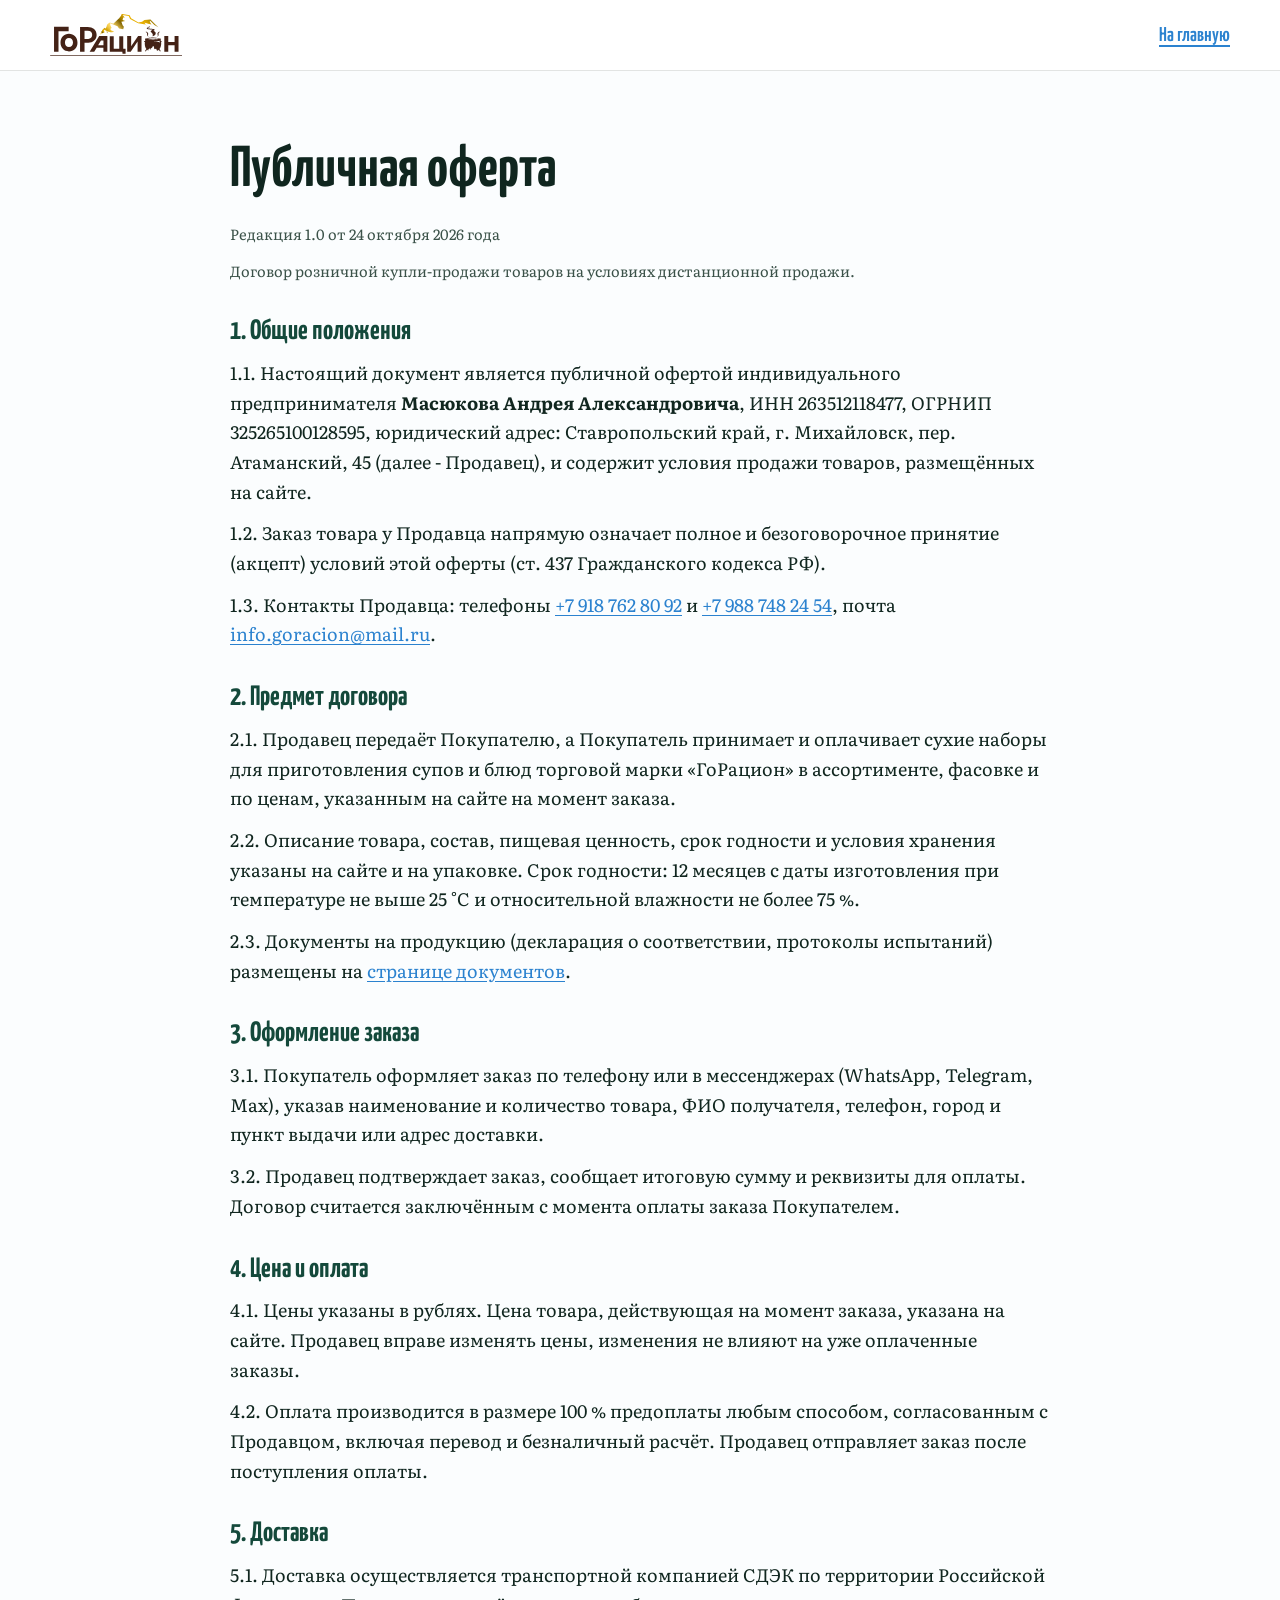
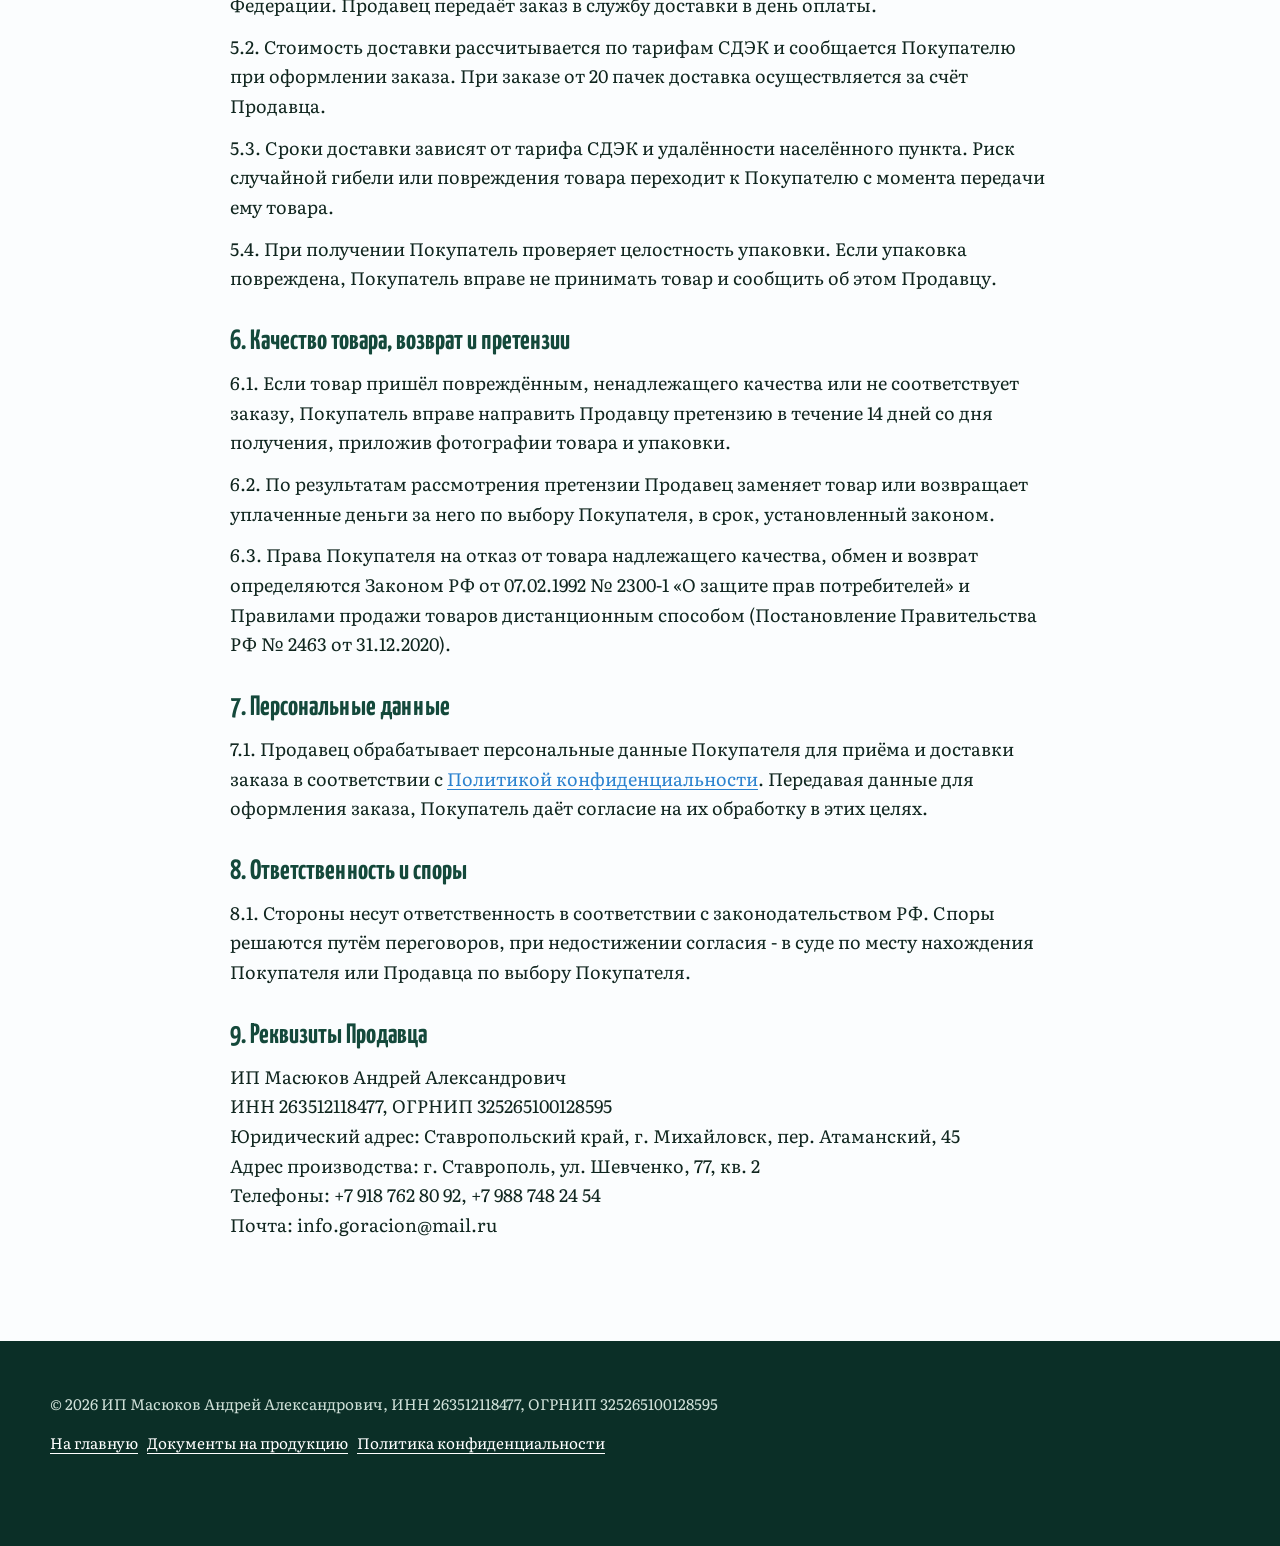
==== assets/oferta/index.html @ 56abb80e "Отзывы с Озона, доставка и оплата, публичная оферта" ====
<!doctype html>
<html lang="ru">
<head>
<meta charset="utf-8">
<meta name="viewport" content="width=device-width, initial-scale=1">
<title>Публичная оферта - ГоРацион</title>
<link rel="icon" type="image/png" href="../logo/logo2.png">
<link rel="preload" as="font" type="font/woff2" href="../fonts/Yanone-cyrillic.woff2" crossorigin>
<link rel="preload" as="font" type="font/woff2" href="../fonts/Literata-cyrillic.woff2" crossorigin>
<link rel="stylesheet" href="../../style.css">
</head>
<body class="doc-page">
<header class="doc-top">
  <div class="wrap doc-top-in">
    <a class="brand" href="../../" aria-label="ГоРацион, на главную"><img src="../logo/logo2-brown.svg" alt="ГоРацион" width="150" height="48"></a>
    <a class="doc-back" href="../../">На главную</a>
  </div>
</header>

<main class="wrap doc">
  <h1 class="h-big">Публичная оферта</h1>
  <p class="doc-date">Редакция 1.0 от 24 октября 2026 года</p>
  <p class="doc-date">Договор розничной купли-продажи товаров на условиях дистанционной продажи.</p>

  <h2>1. Общие положения</h2>
  <p>1.1. Настоящий документ является публичной офертой индивидуального предпринимателя <b>Масюкова Андрея Александровича</b>, ИНН 263512118477, ОГРНИП 325265100128595, юридический адрес: Ставропольский край, г. Михайловск, пер. Атаманский, 45 (далее - Продавец), и содержит условия продажи товаров, размещённых на сайте.</p>
  <p>1.2. Заказ товара у Продавца напрямую означает полное и безоговорочное принятие (акцепт) условий этой оферты (ст. 437 Гражданского кодекса РФ).</p>
  <p>1.3. Контакты Продавца: телефоны <a href="tel:+79187628092">+7 918 762 80 92</a> и <a href="tel:+79887482454">+7 988 748 24 54</a>, почта <a href="mailto:info.goracion@mail.ru">info.goracion@mail.ru</a>.</p>

  <h2>2. Предмет договора</h2>
  <p>2.1. Продавец передаёт Покупателю, а Покупатель принимает и оплачивает сухие наборы для приготовления супов и блюд торговой марки «ГоРацион» в ассортименте, фасовке и по ценам, указанным на сайте на момент заказа.</p>
  <p>2.2. Описание товара, состав, пищевая ценность, срок годности и условия хранения указаны на сайте и на упаковке. Срок годности: 12 месяцев с даты изготовления при температуре не выше 25 °C и относительной влажности не более 75 %.</p>
  <p>2.3. Документы на продукцию (декларация о соответствии, протоколы испытаний) размещены на <a href="../dokumenty/">странице документов</a>.</p>

  <h2>3. Оформление заказа</h2>
  <p>3.1. Покупатель оформляет заказ по телефону или в мессенджерах (WhatsApp, Telegram, Max), указав наименование и количество товара, ФИО получателя, телефон, город и пункт выдачи или адрес доставки.</p>
  <p>3.2. Продавец подтверждает заказ, сообщает итоговую сумму и реквизиты для оплаты. Договор считается заключённым с момента оплаты заказа Покупателем.</p>

  <h2>4. Цена и оплата</h2>
  <p>4.1. Цены указаны в рублях. Цена товара, действующая на момент заказа, указана на сайте. Продавец вправе изменять цены, изменения не влияют на уже оплаченные заказы.</p>
  <p>4.2. Оплата производится в размере 100 % предоплаты любым способом, согласованным с Продавцом, включая перевод и безналичный расчёт. Продавец отправляет заказ после поступления оплаты.</p>

  <h2>5. Доставка</h2>
  <p>5.1. Доставка осуществляется транспортной компанией СДЭК по территории Российской Федерации. Продавец передаёт заказ в службу доставки в день оплаты.</p>
  <p>5.2. Стоимость доставки рассчитывается по тарифам СДЭК и сообщается Покупателю при оформлении заказа. При заказе от 20 пачек доставка осуществляется за счёт Продавца.</p>
  <p>5.3. Сроки доставки зависят от тарифа СДЭК и удалённости населённого пункта. Риск случайной гибели или повреждения товара переходит к Покупателю с момента передачи ему товара.</p>
  <p>5.4. При получении Покупатель проверяет целостность упаковки. Если упаковка повреждена, Покупатель вправе не принимать товар и сообщить об этом Продавцу.</p>

  <h2>6. Качество товара, возврат и претензии</h2>
  <p>6.1. Если товар пришёл повреждённым, ненадлежащего качества или не соответствует заказу, Покупатель вправе направить Продавцу претензию в течение 14 дней со дня получения, приложив фотографии товара и упаковки.</p>
  <p>6.2. По результатам рассмотрения претензии Продавец заменяет товар или возвращает уплаченные деньги за него по выбору Покупателя, в срок, установленный законом.</p>
  <p>6.3. Права Покупателя на отказ от товара надлежащего качества, обмен и возврат определяются Законом РФ от 07.02.1992 № 2300-1 «О защите прав потребителей» и Правилами продажи товаров дистанционным способом (Постановление Правительства РФ № 2463 от 31.12.2020).</p>

  <h2>7. Персональные данные</h2>
  <p>7.1. Продавец обрабатывает персональные данные Покупателя для приёма и доставки заказа в соответствии с <a href="../politika/">Политикой конфиденциальности</a>. Передавая данные для оформления заказа, Покупатель даёт согласие на их обработку в этих целях.</p>

  <h2>8. Ответственность и споры</h2>
  <p>8.1. Стороны несут ответственность в соответствии с законодательством РФ. Споры решаются путём переговоров, при недостижении согласия - в суде по месту нахождения Покупателя или Продавца по выбору Покупателя.</p>

  <h2>9. Реквизиты Продавца</h2>
  <p>ИП Масюков Андрей Александрович<br>ИНН 263512118477, ОГРНИП 325265100128595<br>Юридический адрес: Ставропольский край, г. Михайловск, пер. Атаманский, 45<br>Адрес производства: г. Ставрополь, ул. Шевченко, 77, кв. 2<br>Телефоны: +7 918 762 80 92, +7 988 748 24 54<br>Почта: info.goracion@mail.ru</p>
</main>

<footer class="foot">
  <div class="wrap foot-in">
    <p class="foot-prod">&copy; 2026 ИП Масюков Андрей Александрович, ИНН 263512118477, ОГРНИП 325265100128595</p>
    <p class="foot-prod"><a href="../../">На главную</a> &nbsp; <a href="../dokumenty/">Документы на продукцию</a> &nbsp; <a href="../politika/">Политика конфиденциальности</a></p>
  </div>
</footer>
</body>
</html>
---- style.css ----
@font-face{font-family:'Literata';font-style:normal;font-weight:400 700;font-display:swap;src:url(assets/fonts/Literata-cyrillic.woff2) format('woff2');unicode-range:U+0301, U+0400-045F, U+0490-0491, U+04B0-04B1, U+2116}
@font-face{font-family:'Literata';font-style:normal;font-weight:400 700;font-display:swap;src:url(assets/fonts/Literata-latin.woff2) format('woff2');unicode-range:U+0000-00FF, U+0131, U+0152-0153, U+02BB-02BC, U+02C6, U+02DA, U+02DC, U+0304, U+0308, U+0329, U+2000-206F, U+20AC, U+2122, U+2191, U+2193, U+2212, U+2215, U+FEFF, U+FFFD}
@font-face{font-family:'Yanone Kaffeesatz';font-style:normal;font-weight:400 700;font-display:swap;src:url(assets/fonts/Yanone-cyrillic.woff2) format('woff2');unicode-range:U+0301, U+0400-045F, U+0490-0491, U+04B0-04B1, U+2116}
@font-face{font-family:'Yanone Kaffeesatz';font-style:normal;font-weight:400 700;font-display:swap;src:url(assets/fonts/Yanone-latin.woff2) format('woff2');unicode-range:U+0000-00FF, U+0131, U+0152-0153, U+02BB-02BC, U+02C6, U+02DA, U+02DC, U+0304, U+0308, U+0329, U+2000-206F, U+20AC, U+2122, U+2191, U+2193, U+2212, U+2215, U+FEFF, U+FFFD}
/* Hallmark · macrostructure: Photo Journey · tone: bright outdoor, honest · theme: custom Sky+Pine
 * paper oklch(98.5% .006 230) · accent ember oklch(68% .19 45) · Yanone Kaffeesatz + Literata */
:root{
  --color-snow:#fbfdfe;
  --color-mist:#eaf4f8;
  --color-sky:#d9eefb;
  --color-sky-deep:#2b82cf;
  --color-pine:#14493b;
  --color-pine-deep:#0b2f27;
  --color-moss:#7fb03f;
  --color-ink:#10261f;
  --color-ink-soft:#3b5249;
  --color-brown:#442216;
  --color-gold:#e3a73a;
  --color-ember:#f06a2c;
  --color-ember-deep:#d4551a;
  --color-orange-bar:#d9480f;
  --color-ozon:#005bff;
  --color-ozon-deep:#0046c8;
  --color-ozon-pink:#f91155;
  --color-white:#fff;
  --font-display:"Yanone Kaffeesatz","Arial Narrow",sans-serif;
  --font-body:"Literata",Georgia,serif;
  --ease-out:cubic-bezier(.22,.9,.28,1);
  --space-sm:12px;--space-md:24px;--space-lg:48px;--space-xl:96px;
  --radius:22px;
}
*{box-sizing:border-box;margin:0;padding:0}
html{scroll-behavior:smooth;-webkit-text-size-adjust:100%;overflow-x:clip}
body{font-family:var(--font-body);font-size:18px;line-height:1.65;color:var(--color-ink);background:var(--color-snow);overflow-x:clip}
img,video,svg{display:block;max-width:100%}
a{color:inherit}
ul,ol{list-style:none}
:focus-visible{outline:3px solid var(--color-sky-deep);outline-offset:3px;border-radius:4px}
.skip{position:absolute;left:-999px;top:8px;background:var(--color-white);color:var(--color-ink);padding:10px 16px;z-index:100;border-radius:6px}
.skip:focus{left:8px}
.wrap{width:min(1180px,100% - 40px);margin-inline:auto}

.h-mega,.h-big,h3{font-family:var(--font-display);font-style:normal;overflow-wrap:anywhere;min-width:0}
.h-mega{font-weight:700;line-height:.92;letter-spacing:-.01em;font-size:clamp(3.1rem,8vw,7.4rem);text-wrap:balance}
.h-big{font-weight:700;line-height:.98;font-size:clamp(2.5rem,5.4vw,4.6rem);text-wrap:balance;margin-bottom:.3em}
h3{font-weight:600;line-height:1.05}
.lead{font-size:clamp(1.05rem,1.5vw,1.25rem);max-width:56ch;line-height:1.6;color:var(--color-ink-soft)}

.btn{display:inline-flex;align-items:center;justify-content:center;white-space:nowrap;font-family:var(--font-display);font-weight:600;font-size:1.5rem;line-height:1;padding:.7em 1.35em .62em;border-radius:999px;text-decoration:none;border:2px solid transparent;cursor:pointer;transition:transform .25s var(--ease-out),background-color .25s,box-shadow .25s}
.btn:active{transform:scale(.97)}
.btn-ember{background:var(--color-ember);color:var(--color-white);box-shadow:0 12px 26px -12px rgba(240,106,44,.9)}
.btn-ember:hover{background:var(--color-ember-deep);transform:translateY(-2px)}
.btn-glass{background:var(--color-orange-bar);border-color:var(--color-orange-bar);color:var(--color-white);box-shadow:0 12px 26px -12px rgba(217,72,15,.9)}
.btn-glass:hover{background:var(--color-ember-deep);border-color:var(--color-ember-deep)}
.btn-sm{font-size:1.2rem;padding:.6em 1.1em .52em}
.btn-lg{font-size:1.65rem;padding:.72em 1.5em .64em}

/* шапка: плавающая таблетка */
.top{position:fixed;z-index:50;top:14px;left:50%;transform:translateX(-50%);width:min(1180px,100% - 28px);display:flex;align-items:center;gap:24px;padding:8px 10px 8px 22px;border-radius:999px;background:rgba(255,255,255,.82);backdrop-filter:blur(14px);box-shadow:0 10px 30px -14px rgba(11,47,39,.45);transition:background-color .3s}
.brand img{width:auto;height:40px}
.nav{display:flex;gap:26px;margin-left:auto;font-family:var(--font-display);font-weight:600;font-size:1.3rem;color:var(--color-ink)}
.nav a{text-decoration:none;opacity:.8;transition:opacity .2s,color .2s}
.nav a:hover{opacity:1;color:var(--color-sky-deep)}


/* HERO */
.hero{position:relative;min-height:100svh;display:flex;align-items:flex-start;text-align:center;color:var(--color-white);overflow:hidden;background:var(--color-sky-deep);isolation:isolate}
.hero-img{position:absolute;inset:-4% 0 -4% 0;width:100%;height:108%;object-fit:cover;object-position:center 70%;z-index:-2;will-change:transform}
.hero::before{content:"";position:absolute;inset:0;z-index:-1;background:linear-gradient(rgba(10,45,90,.62),rgba(10,45,90,.28) 55%,rgba(11,47,39,.35) 80%,rgba(11,47,39,.5))}
.hero-in{width:min(1180px,100% - 40px);margin:0 auto;padding:clamp(110px,17vh,170px) 0 0}
.h-mega{max-width:13ch;margin-inline:auto;text-shadow:0 2px 30px rgba(10,50,90,.35)}
.hero-lead{margin:24px auto 30px;max-width:60ch;font-size:clamp(1.05rem,1.5vw,1.25rem);line-height:1.6;text-shadow:0 1px 14px rgba(10,50,90,.5)}
.hero-cta{display:flex;flex-wrap:wrap;gap:14px;justify-content:center}
.hero-facts{position:absolute;left:0;right:0;bottom:0;display:flex;justify-content:center;flex-wrap:wrap;gap:0;background:rgba(255,255,255,.86);backdrop-filter:blur(14px);color:var(--color-ink)}
.hero-facts li{display:flex;align-items:center;gap:12px;padding:14px clamp(18px,4vw,56px)}
.hero-facts li+li{border-left:1px solid rgba(16,38,31,.15)}
.hero-facts b{font-family:var(--font-display);font-size:2.2rem;line-height:1;color:var(--color-pine);font-weight:700}
.hero-facts span{font-size:.95rem;line-height:1.25;max-width:14ch;color:var(--color-ink-soft)}
.hero-in>*{opacity:0;transform:translateY(26px);animation:rise .9s var(--ease-out) forwards}
.hero-in>*:nth-child(2){animation-delay:.18s}.hero-in>*:nth-child(3){animation-delay:.32s}
@keyframes rise{to{opacity:1;transform:none}}

/* ДЛЯ КОГО */
.who{padding:clamp(70px,10vw,140px) 0;background:var(--color-snow)}
.who-head{display:grid;grid-template-columns:minmax(0,1.1fr) minmax(0,.9fr);gap:var(--space-lg);align-items:end;margin-bottom:46px}
.who-head .h-big{margin-bottom:0}
.who-grid{display:grid;grid-template-columns:repeat(3,minmax(0,1fr));gap:20px}
.pic{position:relative;border-radius:var(--radius);overflow:hidden;aspect-ratio:3/4;background:var(--color-mist)}
.pic:nth-child(3n+2){transform:translateY(36px)}
.pic img{position:absolute;inset:0;width:100%;height:100%;object-fit:cover;transition:transform .9s var(--ease-out)}
.pic:hover img{transform:scale(1.06)}
.pic .cap{position:absolute;left:0;right:0;bottom:0;padding:70px 22px 20px;color:var(--color-white);background:linear-gradient(transparent,rgba(11,47,39,.85))}
.pic h3{font-size:2.1rem;font-weight:700;margin-bottom:4px}
.pic p{font-size:.98rem;line-height:1.45;max-width:30ch}
.who-grid{padding-bottom:36px}

/* БЛЮДА */
.menu{background:var(--color-mist);padding:clamp(70px,10vw,140px) 0}
.menu .lead{margin-bottom:40px}
.lineup{margin:0 auto 70px;max-width:980px}
.lineup img{width:100%;height:auto;border-radius:var(--radius);box-shadow:0 40px 70px -34px rgba(11,47,39,.6)}
.dish-tabs{display:flex;flex-wrap:wrap;gap:8px;margin-bottom:34px}
.dish-tabs button{font-family:var(--font-display);font-weight:600;font-size:1.55rem;line-height:1;padding:.55em 1.1em .5em;border-radius:999px;border:2px solid rgba(20,73,59,.3);background:var(--color-white);color:var(--color-pine);cursor:pointer;transition:background-color .25s,color .25s,border-color .25s}
.dish-tabs button:hover{border-color:var(--color-pine)}
.dish-tabs button[aria-selected="true"]{background:var(--color-pine);border-color:var(--color-pine);color:var(--color-white)}
.dish-body{display:grid;grid-template-columns:minmax(0,340px) minmax(0,1fr);gap:clamp(28px,5vw,70px);align-items:center}
.clip{position:relative;aspect-ratio:9/16;border-radius:26px;overflow:hidden;background:var(--color-pine-deep);box-shadow:0 36px 60px -30px rgba(11,47,39,.7)}
.clip video{width:100%;height:100%;object-fit:cover}
.clip-play{position:absolute;inset:0;background:transparent;border:0;cursor:pointer}
.clip.is-paused::after{content:"";position:absolute;left:50%;top:50%;width:70px;height:70px;margin:-35px 0 0 -35px;border-radius:50%;background:rgba(0,0,0,.55) url("data:image/svg+xml,%3Csvg xmlns='http://www.w3.org/2000/svg' viewBox='0 0 24 24'%3E%3Cpath fill='white' d='M9 6v12l10-6z'/%3E%3C/svg%3E") center/42% no-repeat;pointer-events:none}
.dish-info h3{font-size:clamp(2.4rem,4.4vw,3.8rem);font-weight:700;margin-bottom:.25em;color:var(--color-pine-deep)}
.dish-desc{max-width:52ch;color:var(--color-ink-soft);margin-bottom:22px}
.sizes{display:flex;gap:14px;margin-bottom:16px;flex-wrap:wrap}
.size{background:var(--color-white);border-radius:16px;padding:12px 20px 10px;min-width:150px;box-shadow:0 10px 24px -16px rgba(11,47,39,.5)}
.size b{display:block;font-family:var(--font-display);font-size:2.3rem;line-height:1;color:var(--color-pine)}
.size span{font-size:.95rem;color:var(--color-ink-soft)}
.size em{display:block;font-style:normal;font-family:var(--font-display);font-weight:700;font-size:1.5rem;line-height:1.2;color:var(--color-ember-deep);margin-top:4px}
.nutri{font-size:.95rem;color:var(--color-ink-soft);margin-bottom:20px}
.steps-mini{margin-bottom:28px;counter-reset:s;display:grid;gap:10px;max-width:56ch}
.steps-mini li{counter-increment:s;display:grid;grid-template-columns:34px minmax(0,1fr);gap:12px;font-size:1rem}
.steps-mini li::before{content:counter(s);width:30px;height:30px;border-radius:50%;background:var(--color-pine);color:var(--color-white);font-family:var(--font-display);font-weight:700;font-size:1.2rem;display:grid;place-items:center;line-height:1;padding-top:2px}
.dish-info.swap{animation:swap .5s var(--ease-out)}
@keyframes swap{from{opacity:0;transform:translateX(14px)}to{opacity:1;transform:none}}

/* КАК ГОТОВИТЬ: липкая сцена с настоящими кадрами */
.cook{background:var(--color-sky)}
.cook-track{height:300vh;position:relative}
.cook-stage{position:sticky;top:0;height:100svh;display:flex;align-items:center;overflow:hidden}
.cook-grid{display:grid;grid-template-columns:minmax(0,1.1fr) minmax(0,.9fr);gap:clamp(24px,5vw,80px);align-items:center}
.cook-steps{display:grid;gap:12px;margin-top:20px;counter-reset:c}
.cook-steps li{counter-increment:c;position:relative;border-left:4px solid rgba(20,73,59,.2);padding:6px 0 6px 20px;opacity:.45;transition:opacity .4s,border-color .4s,transform .4s var(--ease-out)}
.cook-steps h3{font-size:clamp(1.8rem,2.8vw,2.4rem);font-weight:700;color:var(--color-pine-deep)}
.cook-steps h3::before{content:counter(c) ". "}
.cook-steps p{font-size:1rem;max-width:46ch;margin-top:4px;color:var(--color-ink-soft)}
.cook-stage[data-step="1"] .cook-steps [data-s="1"],.cook-stage[data-step="2"] .cook-steps [data-s="2"],.cook-stage[data-step="3"] .cook-steps [data-s="3"]{opacity:1;border-color:var(--color-ember);transform:translateX(8px)}
.cook-note{margin-top:22px;font-size:.92rem;color:var(--color-ink-soft);max-width:52ch}
.cook-art{position:relative;max-width:min(380px,40vh * .5625 + 40px);margin-inline:auto;width:100%}
.frame{position:relative;aspect-ratio:9/16;border-radius:26px;overflow:hidden;box-shadow:0 36px 60px -28px rgba(11,47,39,.7);background:var(--color-pine-deep)}
.fr{position:absolute;inset:0;width:100%;height:100%;object-fit:cover;opacity:0;transform:scale(1.05);transition:opacity .7s,transform 1.2s var(--ease-out)}
.fr.on{opacity:1;transform:none}
.cook-badge{position:absolute;left:50%;bottom:-18px;transform:translateX(-50%);font-family:var(--font-display);font-size:1.3rem;font-weight:600;padding:.3em 1em .22em;border-radius:99px;background:var(--color-ember);color:var(--color-white);white-space:nowrap;box-shadow:0 10px 20px -10px rgba(240,106,44,.9)}
.cook-progress{position:absolute;left:0;right:0;bottom:0;height:5px;background:rgba(20,73,59,.12)}
.cook-progress span{display:block;height:100%;width:0;background:var(--color-pine)}

/* ИСТОРИЯ */
.story{background:var(--color-snow)}
.story-photo{position:relative;height:clamp(300px,50vw,620px);overflow:hidden}
.story-photo img{position:absolute;left:0;top:-10%;width:100%;height:120%;object-fit:cover;will-change:transform}
.story-in{padding:clamp(40px,6vw,80px) 0 clamp(70px,9vw,130px)}
.story-cols{display:grid;grid-template-columns:minmax(0,1fr) minmax(0,1fr);gap:clamp(24px,5vw,80px);margin-top:20px}
.story-lead{font-family:var(--font-display);font-weight:500;font-size:clamp(1.7rem,2.8vw,2.5rem);line-height:1.12;color:var(--color-pine)}
.story-text p+p{margin-top:1em}
.story-text{color:var(--color-ink-soft);font-size:1.05rem}

/* ПОЧЕМУ */
.why{background:var(--color-pine-deep);color:var(--color-white);padding:clamp(70px,9vw,130px) 0}
.why-grid{display:grid;grid-template-columns:repeat(4,minmax(0,1fr));border-top:2px solid var(--color-moss);margin-top:34px}
.why-item{padding:26px 22px 8px 0}
.why-item+.why-item{padding-left:22px;border-left:1px solid rgba(255,255,255,.18)}
.why-num{display:block;font-family:var(--font-display);font-size:clamp(3.4rem,6vw,5.4rem);line-height:.95;font-weight:700;color:var(--color-moss)}
.why-item h3{font-size:1.7rem;font-weight:700;margin:6px 0}
.why-item p{font-size:1rem;color:#cfe0d8}

/* КУПИТЬ */
.buy{background:linear-gradient(180deg,var(--color-sky),var(--color-mist));padding:clamp(70px,9vw,120px) 0}
.buy-grid{display:grid;grid-template-columns:minmax(0,1.1fr) minmax(0,.9fr);gap:clamp(30px,6vw,90px);align-items:center}
.buy .lead{margin-bottom:30px}
.direct{background:var(--color-white);border-radius:26px;padding:clamp(24px,3vw,40px);box-shadow:0 36px 60px -34px rgba(11,47,39,.5)}
.direct h3{font-size:2.2rem;font-weight:700;color:var(--color-pine-deep);margin-bottom:6px}
.direct p{font-size:1rem;color:var(--color-ink-soft)}
.direct-phone{display:block;font-family:var(--font-display);font-weight:700;font-size:clamp(2rem,3.4vw,2.9rem);line-height:1.1;color:var(--color-pine);text-decoration:none;margin:14px 0 16px}
.msgs{display:flex;flex-wrap:wrap;gap:10px;margin-bottom:16px}
.msg{display:inline-flex;align-items:center;gap:8px;white-space:nowrap;font-family:var(--font-display);font-weight:600;font-size:1.3rem;line-height:1;padding:.55em 1em .5em;border-radius:99px;text-decoration:none;color:var(--color-white);transition:transform .25s var(--ease-out),filter .25s}
.msg svg{width:22px;height:22px}
.msg:hover{transform:translateY(-2px);filter:brightness(1.08)}
.msg-tg{background:#229ed9}.msg-max{background:#5b3df5}.msg-wa{background:#1fa855}.msg-vk{background:#0077ff}
.direct-mail{display:block;font-family:var(--font-display);font-weight:500;font-size:1.5rem;color:var(--color-ink);text-decoration:none;word-break:break-word}
.direct-mail:hover{text-decoration:underline}
.direct-note{margin-top:10px;font-size:.92rem!important}

.foot{background:var(--color-pine-deep);color:#cfe0d8;padding:50px 0 90px}
.foot-in{display:grid;gap:14px}
.foot img{height:44px;width:auto}
.foot-c{color:var(--color-white);font-family:var(--font-display);font-size:1.35rem}

.sticky-buy{position:fixed;left:50%;bottom:16px;transform:translate(-50%,120px);z-index:45;background:var(--color-ember);color:var(--color-white);font-family:var(--font-display);font-weight:600;font-size:1.4rem;padding:.6em 1.5em .5em;border-radius:99px;text-decoration:none;white-space:nowrap;box-shadow:0 14px 30px -10px rgba(0,0,0,.5);transition:transform .4s var(--ease-out);display:none}
.sticky-buy.show{transform:translate(-50%,0)}

@media (max-width:900px){
  .nav{display:none}
  .top{justify-content:space-between}
  .top .btn{display:none}
  .who-head,.dish-body,.cook-grid,.story-cols,.buy-grid{grid-template-columns:minmax(0,1fr)}
  .who-head{gap:12px}
  .who-grid{grid-template-columns:repeat(2,minmax(0,1fr))}
  .pic:nth-child(3n+2){transform:none}
  .pic:nth-child(2n){transform:translateY(28px)}
  .clip{max-width:300px;margin-inline:auto}
  .cook-grid{gap:6px}
  .cook-art{max-width:200px;order:-1}
  .cook-text .h-big{font-size:2.3rem}
  .cook-stage .cook-steps li{opacity:0;height:0;overflow:hidden;padding:0;border:0}
  .cook-stage[data-step="1"] .cook-steps [data-s="1"],.cook-stage[data-step="2"] .cook-steps [data-s="2"],.cook-stage[data-step="3"] .cook-steps [data-s="3"]{opacity:1;height:auto;padding:6px 0 6px 16px;border-left:4px solid var(--color-ember);transform:none}
  .cook-note{display:none}
  .cook-badge{bottom:-16px}
  .cook-art{margin-bottom:28px}
  .why-grid{grid-template-columns:repeat(2,minmax(0,1fr))}
  .why-item:nth-child(3){padding-left:0;border-left:0}
    .hero::before{background:linear-gradient(rgba(14,60,110,.55),rgba(14,60,110,.1) 55%,rgba(11,47,39,.4))}
  .hero-facts li{padding:10px 14px;gap:8px}
  .hero-facts b{font-size:1.7rem}
  .hero-facts span{font-size:.82rem}
  .sticky-buy{display:block}
}
@media (max-width:520px){
  body{font-size:17px}
  .top{padding-left:14px}
  .brand img{height:34px}
  .who-grid{grid-template-columns:minmax(0,1fr)}
  .pic:nth-child(n){transform:none}
  .why-grid{grid-template-columns:minmax(0,1fr)}
  .why-item+.why-item{padding-left:0;border-left:0;border-top:1px solid rgba(255,255,255,.18)}
  .hero-facts{display:grid;grid-template-columns:repeat(3,minmax(0,1fr))}
  .hero-facts li{flex-direction:column;text-align:center;gap:2px;padding:10px 6px}
  .hero-facts span{max-width:none}
  .hero-facts li+li{border-left:1px solid rgba(16,38,31,.15)}
}
@media (prefers-reduced-motion:reduce){
  *,*::before,*::after{animation:none!important;transition:none!important;scroll-behavior:auto!important}
  .hero-in>*{opacity:1;transform:none}
}

/* блик: яркая белая полоса пробегает по плашкам */
.btn,.msg,.sticky-buy,.dish-tabs button[aria-selected="true"],.size{position:relative;overflow:hidden;isolation:isolate}
.btn::after,.msg::after,.sticky-buy::after,.dish-tabs button[aria-selected="true"]::after,.size::after{content:"";position:absolute;top:-20%;bottom:-20%;left:0;width:45%;background:linear-gradient(100deg,transparent 0%,rgba(255,255,255,.15) 30%,rgba(255,255,255,.85) 50%,rgba(255,255,255,.15) 70%,transparent 100%);transform:translateX(-130%) skewX(-18deg);animation:shine 3.8s ease-in-out infinite;pointer-events:none;z-index:1}
.msg-max::after{animation-delay:.5s}.msg-wa::after{animation-delay:1s}.msg-vk::after{animation-delay:1.5s}
.btn-lg::after{animation-delay:.3s}.sticky-buy::after{animation-delay:1.2s}
.size:nth-child(2)::after{animation-delay:.6s}
.size::after{background:linear-gradient(100deg,transparent 0%,rgba(255,255,255,.1) 30%,rgba(255,255,255,.5) 50%,rgba(255,255,255,.1) 70%,transparent 100%)}
@keyframes shine{0%{transform:translateX(-130%) skewX(-18deg)}38%,100%{transform:translateX(330%) skewX(-18deg)}}
@media (prefers-reduced-motion:reduce){.btn::after,.msg::after,.sticky-buy::after,.size::after,.dish-tabs button::after{display:none}}
/* кнопки Озона: синий и розовый блик, как у Озона */
a[href*="ozon.ru"]{background:var(--color-ozon);box-shadow:0 12px 26px -12px rgba(0,91,255,.9)}
a[href*="ozon.ru"]:hover{background:var(--color-ozon-deep)}
a[href*="ozon.ru"]::after{background:linear-gradient(100deg,transparent 0%,rgba(249,17,85,.25) 30%,rgba(249,17,85,.95) 50%,rgba(249,17,85,.25) 70%,transparent 100%)}
.hero-cta a[href*="ozon.ru"]{border-color:var(--color-white)}

/* кнопка звука на видео */
.clip-sound{position:absolute;right:12px;top:12px;z-index:2;display:inline-flex;align-items:center;gap:8px;font-family:var(--font-display);font-weight:600;font-size:1.15rem;line-height:1;padding:.5em .9em .42em;border-radius:99px;border:0;cursor:pointer;color:var(--color-white);background:rgba(11,47,39,.78);backdrop-filter:blur(8px);transition:background-color .25s,transform .25s var(--ease-out)}
.clip-sound:hover{background:var(--color-ozon)}
.clip-sound:active{transform:scale(.96)}
.clip-sound svg{width:22px;height:22px}
.clip-sound .on{display:none}
.clip-sound[aria-pressed="true"] .on{display:inline}
.clip-sound[aria-pressed="true"] .off{display:none}

/* настоящие этикетки */
.labels{display:grid;grid-template-columns:repeat(4,minmax(0,1fr));gap:18px;margin:0 auto 70px}
.labels a{display:block;text-decoration:none;color:var(--color-pine-deep)}
.labels img{width:100%;height:auto;border-radius:18px;box-shadow:0 30px 50px -30px rgba(11,47,39,.7);transition:transform .5s var(--ease-out)}
.labels a:hover img{transform:translateY(-6px)}
.labels span{display:block;margin-top:10px;font-family:var(--font-display);font-weight:600;font-size:1.4rem;text-align:center}
button.size{font:inherit;text-align:left;cursor:pointer;border:2px solid transparent;color:inherit}
button.size.is-on{border-color:var(--color-pine)}
.dish-label{margin:0 0 14px;max-width:420px}
.dish-label img{width:100%;height:auto;border-radius:16px;box-shadow:0 24px 40px -26px rgba(11,47,39,.7)}
.shelf{font-size:.95rem;color:var(--color-ink-soft);margin-bottom:20px;max-width:56ch}
.foot-prod{font-size:.95rem;color:#cfe0d8}
.hero-img{object-position:center 55%}
@media (max-width:900px){.labels{grid-template-columns:repeat(2,minmax(0,1fr));gap:14px}.hero-img{object-position:36% center}}
@media (max-width:520px){.labels span{font-size:1.2rem}}
/* два телефона и настоящее фото в истории */
.phones{display:grid;gap:2px;margin:14px 0 16px}
.phones .direct-phone{margin:0;font-size:clamp(1.8rem,3vw,2.5rem)}
.story-cols{grid-template-areas:"fig lead" "fig text";align-items:start}
.story-fig{grid-area:fig;margin:0}
.story-fig img{width:100%;height:auto;border-radius:var(--radius);box-shadow:0 30px 50px -30px rgba(11,47,39,.6)}
.story-fig figcaption{margin-top:8px;font-size:.92rem;color:var(--color-ink-soft)}
.story-lead{grid-area:lead}.story-text{grid-area:text}
@media (max-width:900px){.story-cols{grid-template-areas:"fig" "lead" "text"}}
.logo-white{filter:brightness(0) invert(1)}

/* первый экран: текст на чистом небе, фото целиком под ним */
.hero{display:flex;flex-direction:column;align-items:stretch;min-height:0;background:linear-gradient(#1b3a73,#2a4c82 70%);color:var(--color-white)}
.hero::before{display:none}
.hero-in{order:1;padding:clamp(110px,16vh,150px) 0 0;position:relative;z-index:2}
.hero-img{order:2;position:relative;inset:auto;display:block;width:100%;height:auto;margin-top:clamp(-70px,-5vw,-30px);object-fit:cover;object-position:center;transform:none!important;-webkit-mask-image:linear-gradient(transparent 0,#000 24%);mask-image:linear-gradient(transparent 0,#000 24%)}
.hero-facts{order:3;position:relative;left:auto;right:auto;bottom:auto}
.h-mega{text-shadow:none}
.hero-lead{text-shadow:none}
@media (max-width:900px){.hero-img{height:380px;object-position:34% center}}
/* первый экран целиком: снизу под текстом остаётся место для людей и палатки */
.hero{min-height:100svh}
.hero-img{flex:1 1 300px;min-height:300px;height:auto;margin-top:clamp(-60px,-4vw,-24px);object-position:50% 80%}
@media (max-width:900px){.hero-img{flex:1 1 340px;min-height:340px;height:auto;object-position:34% 82%}}
/* первый экран v3: заголовок над фото, фото целиком (склон виден), описание и кнопки под ним */
.hero{min-height:0}
.hero-in{display:contents}
.hero-in>.h-mega{order:1;width:min(1180px,100% - 40px);margin:0 auto;padding-top:clamp(96px,13vh,124px);font-size:clamp(2.6rem,6.2vw,5.6rem)}
.hero-img{order:2;flex:none;min-height:0;height:auto;width:100%;margin-top:clamp(-30px,-2vw,-12px);object-fit:cover;object-position:center;-webkit-mask-image:linear-gradient(transparent 0,#000 9%);mask-image:linear-gradient(transparent 0,#000 9%)}
.hero-in>.hero-lead{order:3;margin:28px auto 24px;padding-inline:20px;max-width:62ch;text-align:center;position:relative;z-index:2}
.hero-in>.hero-cta{order:4;justify-content:center;padding:0 20px 36px;position:relative;z-index:2}
.hero-facts{order:5}
@media (max-width:900px){.hero-img{height:320px;object-position:38% center}}
/* документы, примечания */
.note-ill{margin-top:34px;font-size:.88rem;color:var(--color-ink-soft)}
.price-note{font-size:.88rem;color:var(--color-ink-soft);margin:-8px 0 16px;max-width:56ch}
.docs{background:var(--color-mist);padding:clamp(60px,8vw,110px) 0}
.docs-grid{display:grid;grid-template-columns:minmax(0,1.15fr) minmax(0,.85fr);gap:var(--space-lg);align-items:start}
.docs-list{margin:26px 0 22px;display:grid;gap:16px}
.docs-list dt{font-family:var(--font-display);font-size:1.45rem;font-weight:600;line-height:1.1;color:var(--color-pine)}
.docs-list dd{font-size:.98rem;color:var(--color-ink-soft);max-width:60ch}
.docs-links{display:grid;gap:8px}
.docs-links a{display:inline-block;padding:.5em 0;font-weight:500;color:var(--color-sky-deep);text-underline-offset:4px}
.docs-links a:hover{color:var(--color-ozon-deep)}
.docs-thumb{display:block;width:100%;max-width:420px;justify-self:center;border-radius:12px;overflow:hidden;box-shadow:0 22px 46px -22px rgba(11,47,39,.55);background:var(--color-white);transition:transform .3s var(--ease-out)}
.docs-thumb:hover{transform:translateY(-4px)}
.docs-thumb img{width:100%;height:auto}
.foot-prod a{color:var(--color-white);text-underline-offset:4px}
@media (max-width:900px){.docs-grid{grid-template-columns:minmax(0,1fr)}.docs-thumb{max-width:340px}}
/* страница политики */
.doc-page{background:var(--color-snow)}
.doc-top{background:var(--color-white);border-bottom:1px solid rgba(16,38,31,.12)}
.doc-top-in{display:flex;align-items:center;justify-content:space-between;padding:14px 0}
.doc-top .brand img{height:42px;width:auto}
.doc-back{font-family:var(--font-display);font-size:1.25rem;font-weight:600;color:var(--color-sky-deep);text-underline-offset:4px}
.doc{max-width:820px;padding:clamp(36px,6vw,72px) 0 clamp(50px,7vw,90px)}
.doc .h-big{font-size:clamp(2.2rem,4.6vw,3.6rem);margin-bottom:.4em}
.doc-date{font-size:.92rem;color:var(--color-ink-soft)}
.doc h2{font-family:var(--font-display);font-size:1.75rem;font-weight:700;line-height:1.1;margin:34px 0 10px;color:var(--color-pine)}
.doc p{margin:0 0 12px}
.doc ul{margin:0 0 14px;padding-left:1.2em;list-style:disc}
.doc li{margin-bottom:6px}
.doc a{color:var(--color-sky-deep);text-underline-offset:3px}
.compos{font-size:.95rem;color:var(--color-ink-soft);margin:0 0 10px;max-width:56ch}.compos b{color:var(--color-ink)}

/* высотомер */
.altimeter{position:fixed;right:clamp(10px,1.4vw,24px);bottom:24px;z-index:40;display:flex;align-items:center;gap:8px;padding:8px 14px;border-radius:99px;background:rgba(255,255,255,.88);backdrop-filter:blur(10px);box-shadow:0 8px 24px -12px rgba(11,47,39,.5);font-family:var(--font-display);pointer-events:none}
.altimeter b{font-size:1.5rem;line-height:1;font-variant-numeric:tabular-nums;color:var(--color-pine)}
.altimeter span{font-size:.95rem;font-weight:500;color:var(--color-ink-soft);line-height:1.05;max-width:8ch}
.alt-track{position:relative;width:46px;height:5px;border-radius:5px;background:rgba(16,38,31,.15);overflow:hidden}
.alt-fill{position:absolute;left:0;top:0;bottom:0;width:0;background:var(--color-ember)}
@media (max-width:900px){.altimeter{display:none}}
.why .lead{color:#cfe0d8;margin-top:6px}

.size em{font-size:1.2rem;line-height:1.25}

.dish-info #dishOrder,.dish-info #dishBuy{margin:0 10px 10px 0}

/* из наших походов */
.trips{margin-top:clamp(36px,5vw,64px)}
.trips-h{font-size:clamp(1.8rem,3vw,2.4rem);font-weight:700;color:var(--color-pine);margin-bottom:16px}
.trips-grid{display:grid;grid-template-columns:repeat(4,minmax(0,1fr));gap:12px}
.trips-grid img{width:100%;height:auto;aspect-ratio:4/3;object-fit:cover;border-radius:16px;box-shadow:0 18px 34px -22px rgba(11,47,39,.55)}
@media (max-width:900px){.trips-grid{grid-template-columns:repeat(2,minmax(0,1fr))}}

.docs-thumb-doc{max-width:380px;margin:18px 0 8px}

/* оффер на первом экране */
.hero-in>.hero-offer{order:4;align-self:center;margin:14px 20px 96px;padding:.5em 1.3em .45em;border-radius:99px;background:rgba(255,255,255,.16);border:1px solid rgba(255,255,255,.45);color:#fff;font-family:var(--font-display);font-size:1.35rem;line-height:1.15;text-align:center;backdrop-filter:blur(6px);-webkit-backdrop-filter:blur(6px)}
.hero-offer b{color:var(--color-gold);font-weight:700}
@media (max-width:520px){.hero-in>.hero-offer{font-size:1.15rem;margin:12px 14px 100px}}

/* фотогалерея */
.gallery{column-count:4;column-gap:12px}
.gallery li{break-inside:avoid;margin-bottom:12px}
.gallery li.g-more{display:none}
.gallery.is-open li.g-more{display:block}
.g-item{display:block;width:100%;padding:0;border:0;background:none;cursor:zoom-in;border-radius:14px;overflow:hidden;box-shadow:0 14px 28px -20px rgba(11,47,39,.6)}
.g-item img{width:100%;height:auto;display:block;transition:transform .5s var(--ease-out)}
.g-item:hover img{transform:scale(1.04)}
.gallery-more{margin-top:10px;background:var(--color-pine);color:#fff}
.gallery-more[hidden]{display:none}
.lightbox{position:fixed;inset:0;z-index:200;background:rgba(7,22,18,.94);display:flex;align-items:center;justify-content:center;padding:clamp(10px,3vw,40px)}
.lightbox[hidden]{display:none}
.lightbox img{max-width:100%;max-height:100%;width:auto;height:auto;object-fit:contain;border-radius:8px}
.lb-close,.lb-nav{position:absolute;border:0;background:rgba(255,255,255,.14);color:#fff;cursor:pointer;line-height:1;border-radius:50%;width:48px;height:48px;font-size:2rem}
.lb-close{top:14px;right:14px}
.lb-nav{top:50%;transform:translateY(-50%)}
.lb-prev{left:14px}.lb-next{right:14px}
.lb-close:hover,.lb-nav:hover{background:rgba(255,255,255,.28)}
.lb-count{position:absolute;bottom:14px;left:0;right:0;text-align:center;color:#cfe0d8;font-family:var(--font-display);font-size:1.2rem}
@media (max-width:900px){.gallery{column-count:3}}
@media (max-width:520px){.gallery{column-count:2;column-gap:8px}.gallery li{margin-bottom:8px}.lb-nav{width:40px;height:40px}}

/* отзывы */
.reviews{background:var(--color-mist);padding:clamp(60px,8vw,110px) 0}
.rv-grid{display:grid;grid-template-columns:repeat(3,minmax(0,1fr));gap:18px;margin:34px 0 34px}
.rv{background:var(--color-white);border-radius:var(--radius);padding:22px 22px 18px;box-shadow:0 18px 36px -26px rgba(11,47,39,.5);display:flex;flex-direction:column;gap:10px}
.rv-top{display:flex;justify-content:space-between;align-items:center;gap:10px}
.rv-stars{color:#f5a623;letter-spacing:2px;font-size:1.15rem}
.rv-date{font-size:.85rem;color:var(--color-ink-soft)}
.rv-text{font-size:1.02rem;line-height:1.55;color:var(--color-ink);flex:1}
.rv-by{font-family:var(--font-display);font-size:1.25rem;color:var(--color-pine);display:flex;gap:10px;align-items:center;flex-wrap:wrap}
.rv-prod{font-size:.9rem;font-family:var(--font-body);color:var(--color-ink-soft);background:var(--color-sky);border-radius:99px;padding:.1em .7em}
@media (max-width:900px){.rv-grid{grid-template-columns:repeat(2,minmax(0,1fr))}}
@media (max-width:520px){.rv-grid{grid-template-columns:minmax(0,1fr)}}
/* доставка и оплата */
.ship{padding:clamp(56px,7vw,96px) 0;background:var(--color-snow)}
.ship-grid{display:grid;grid-template-columns:repeat(3,minmax(0,1fr));gap:22px;margin-top:26px}
.ship-grid li{border-top:3px solid var(--color-ember);padding-top:14px}
.ship-grid h3{font-size:1.9rem;color:var(--color-pine);margin-bottom:6px}
.ship-grid p{color:var(--color-ink-soft);font-size:1.02rem}
.ship-note{margin-top:24px;font-size:.95rem;color:var(--color-ink-soft)}
.ship-note a{color:var(--color-sky-deep);text-underline-offset:3px}
@media (max-width:900px){.ship-grid{grid-template-columns:minmax(0,1fr)}}
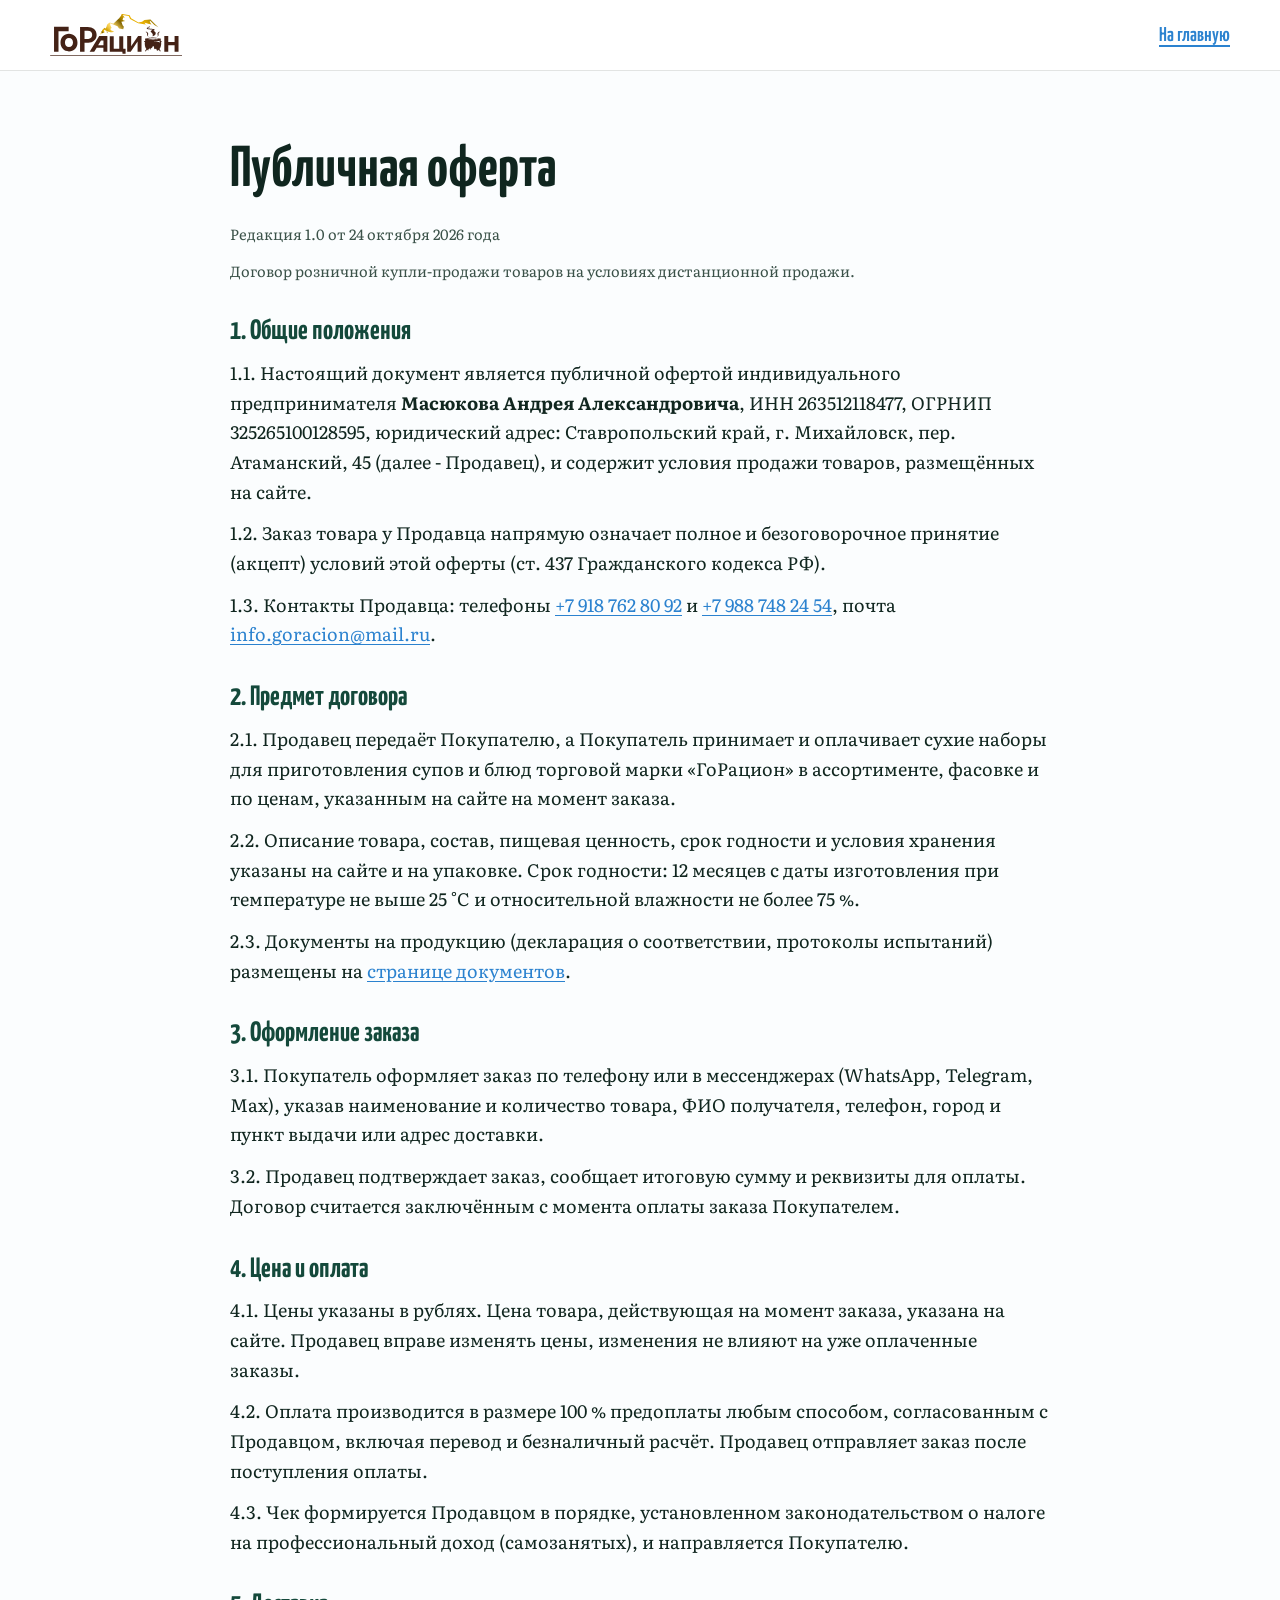
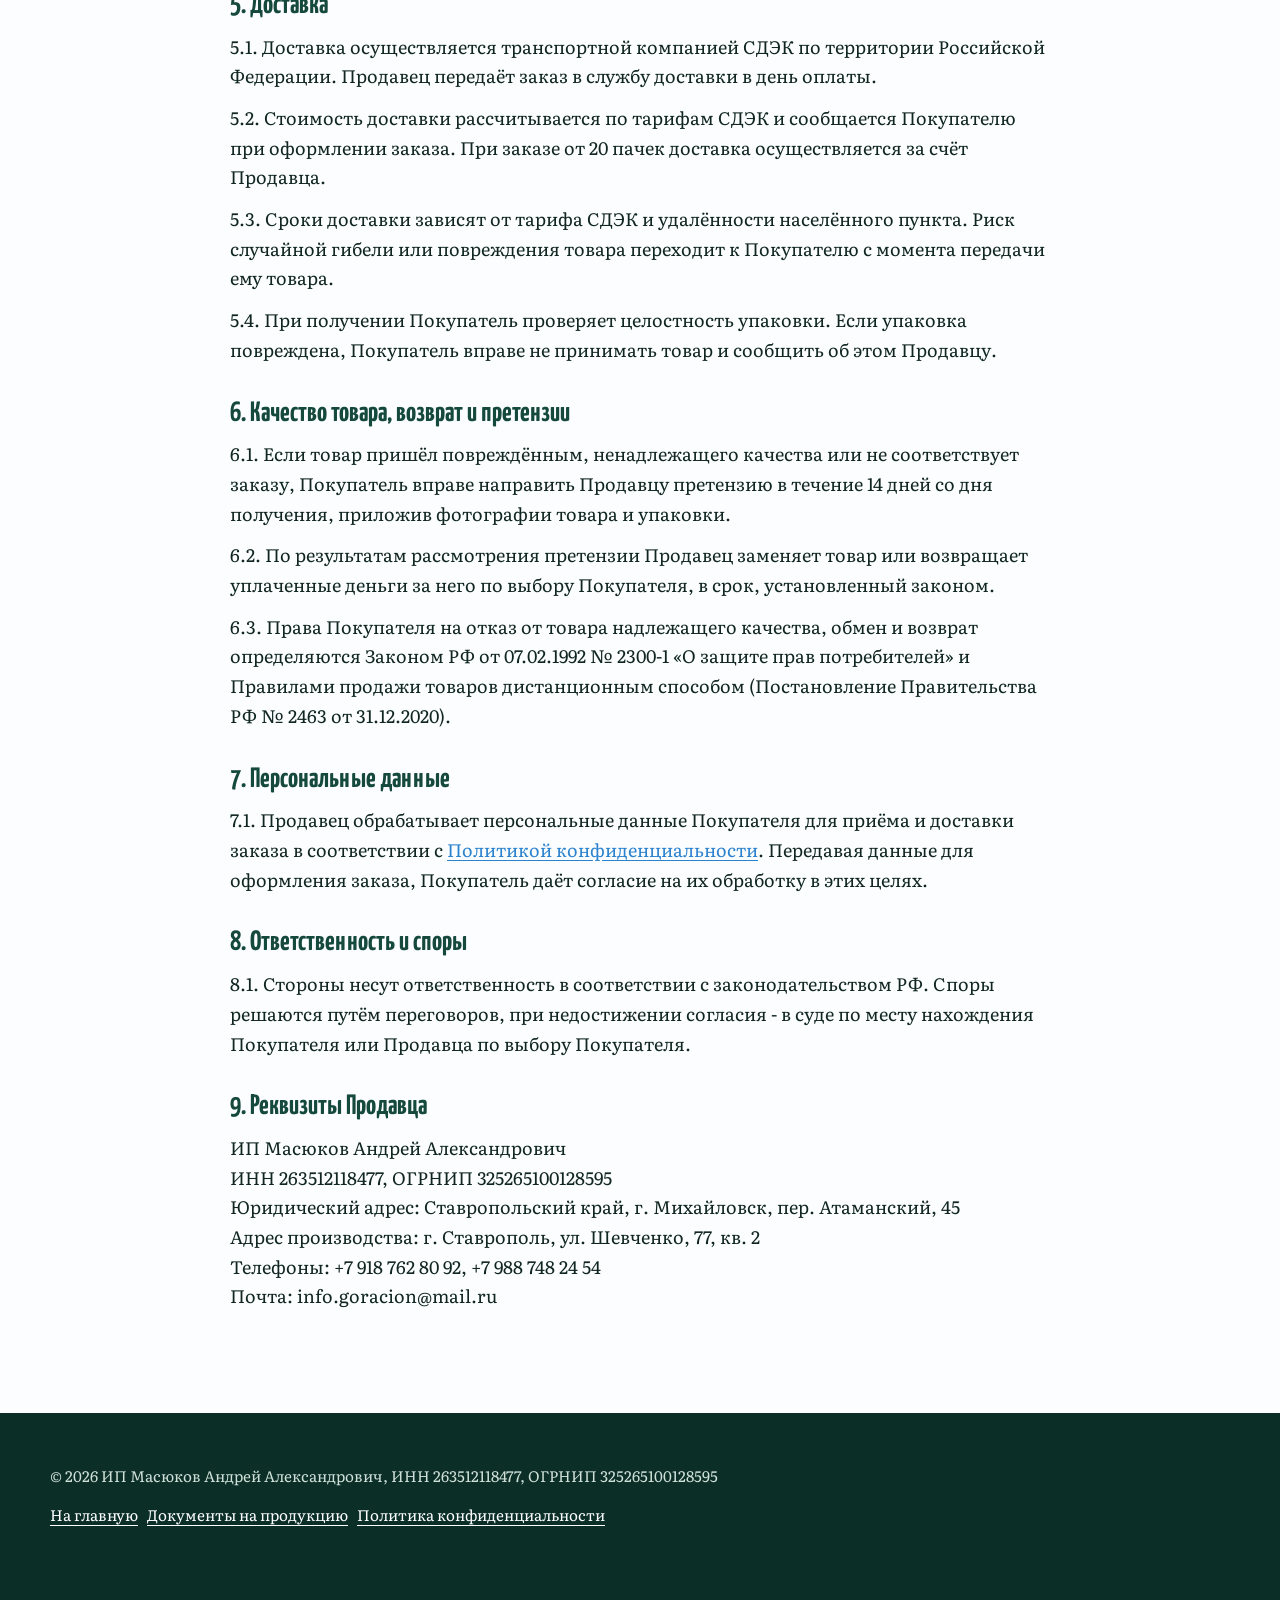
==== commit 85926dc0: "Ещё отзывы с Озона, чек в оферте" ====
--- a/assets/oferta/index.html
+++ b/assets/oferta/index.html
@@ -39,6 +39,7 @@
   <h2>4. Цена и оплата</h2>
   <p>4.1. Цены указаны в рублях. Цена товара, действующая на момент заказа, указана на сайте. Продавец вправе изменять цены, изменения не влияют на уже оплаченные заказы.</p>
   <p>4.2. Оплата производится в размере 100 % предоплаты любым способом, согласованным с Продавцом, включая перевод и безналичный расчёт. Продавец отправляет заказ после поступления оплаты.</p>
+  <p>4.3. Чек формируется Продавцом в порядке, установленном законодательством о налоге на профессиональный доход (самозанятых), и направляется Покупателю.</p>
 
   <h2>5. Доставка</h2>
   <p>5.1. Доставка осуществляется транспортной компанией СДЭК по территории Российской Федерации. Продавец передаёт заказ в службу доставки в день оплаты.</p>
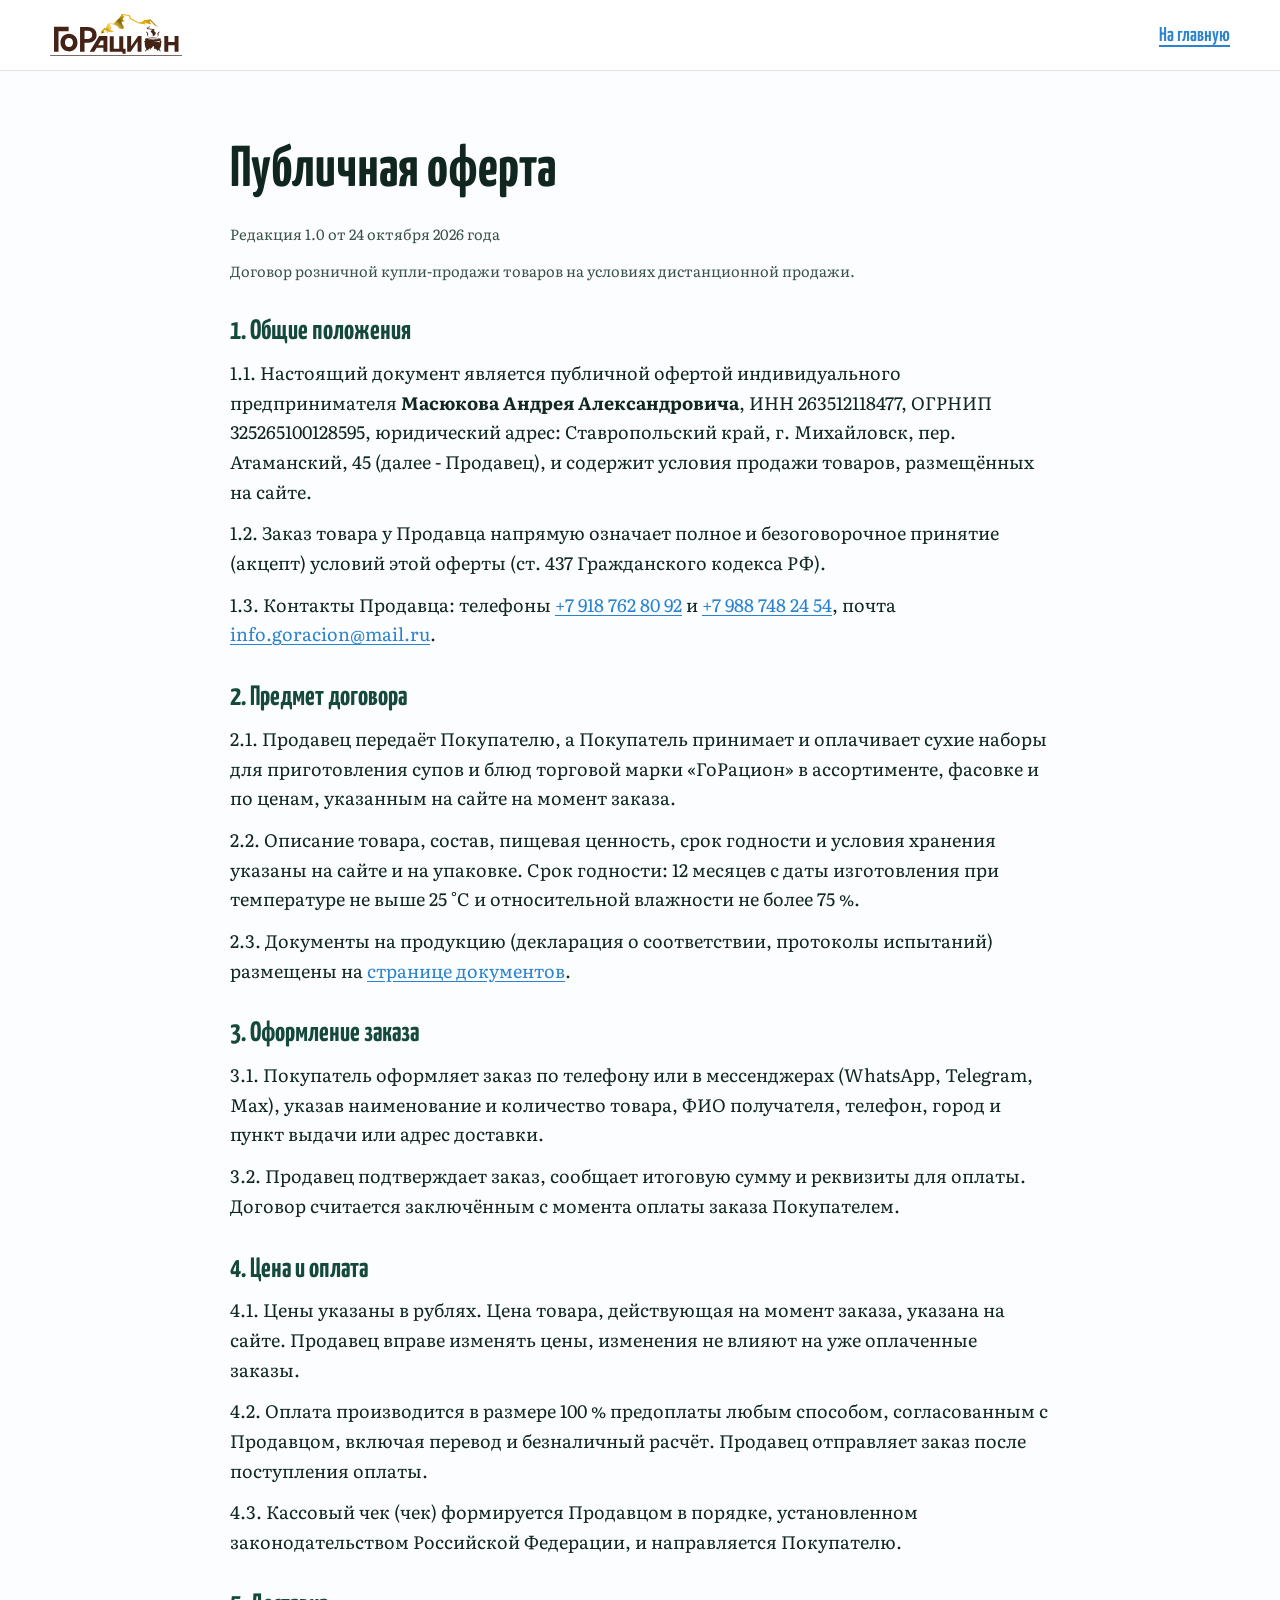
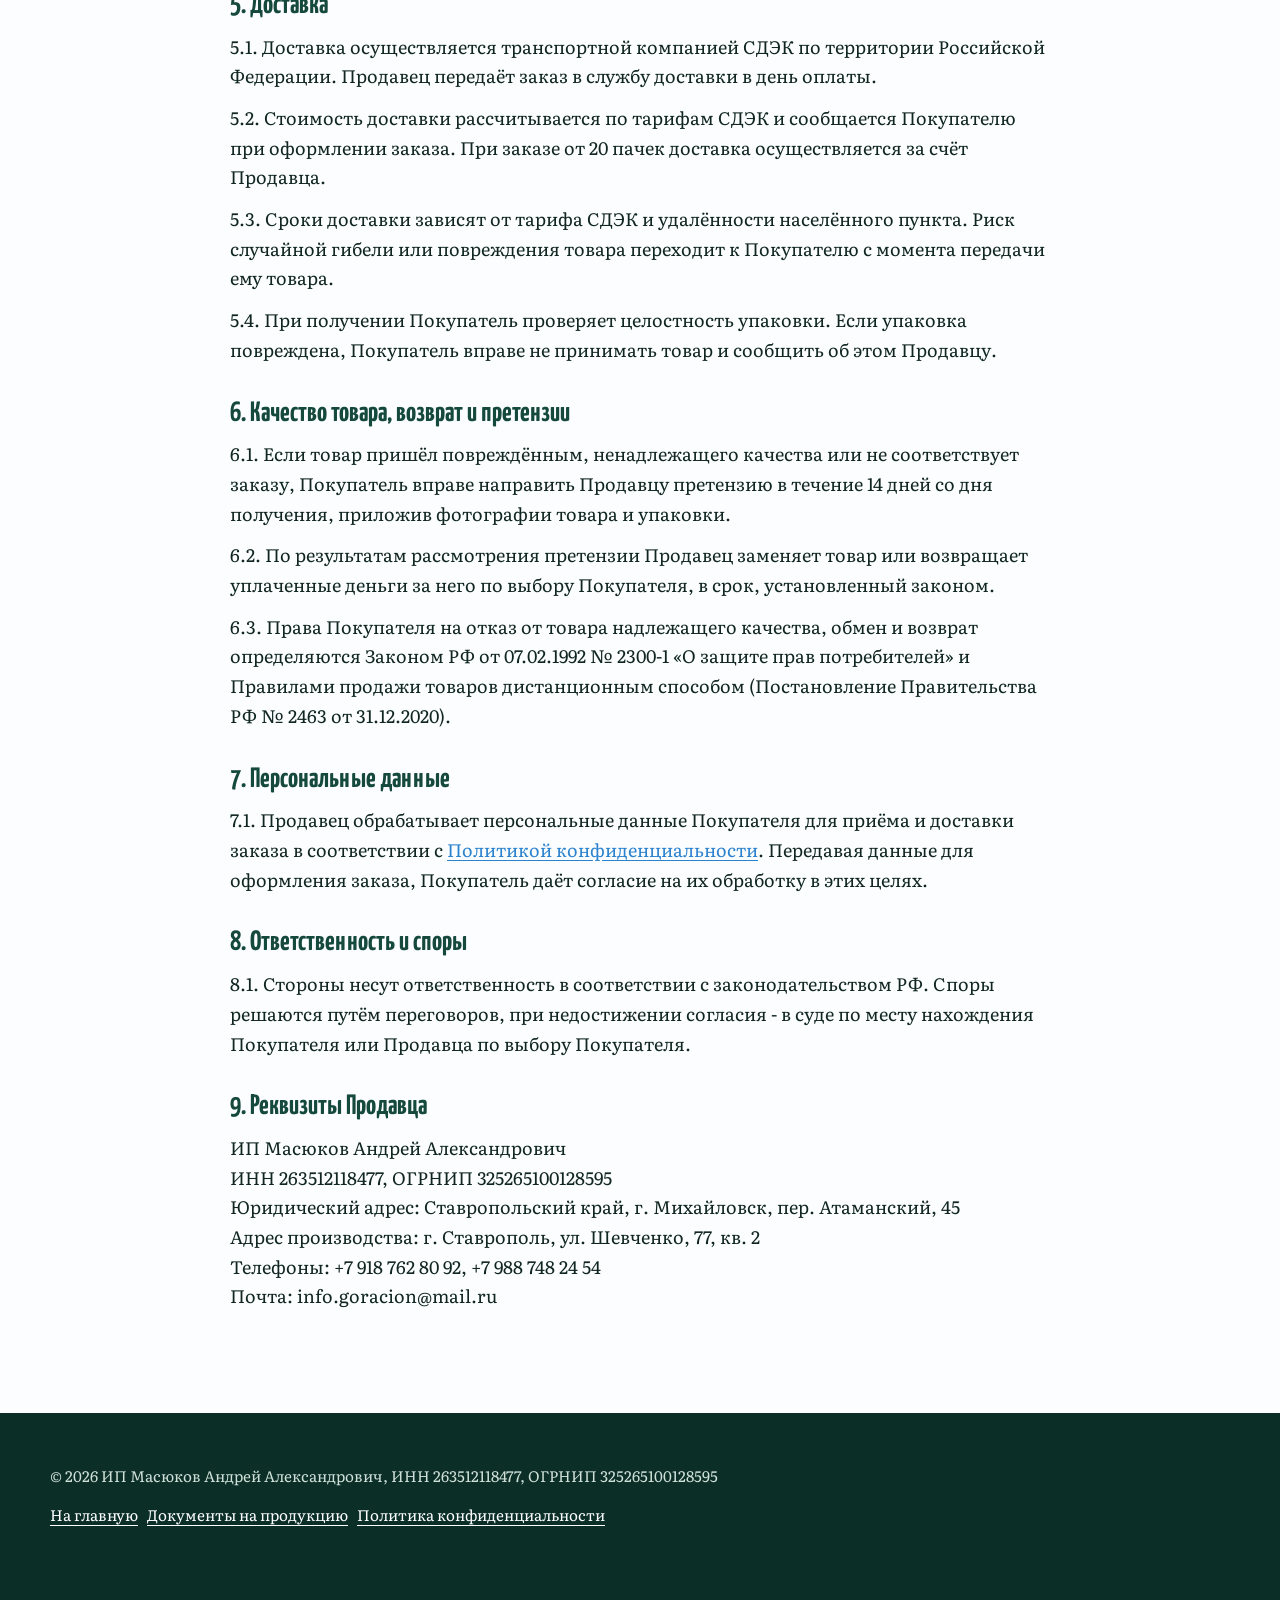
==== commit 67e7c257: "Оферта: чек без привязки к режиму налогообложения" ====
--- a/assets/oferta/index.html
+++ b/assets/oferta/index.html
@@ -39,7 +39,7 @@
   <h2>4. Цена и оплата</h2>
   <p>4.1. Цены указаны в рублях. Цена товара, действующая на момент заказа, указана на сайте. Продавец вправе изменять цены, изменения не влияют на уже оплаченные заказы.</p>
   <p>4.2. Оплата производится в размере 100 % предоплаты любым способом, согласованным с Продавцом, включая перевод и безналичный расчёт. Продавец отправляет заказ после поступления оплаты.</p>
-  <p>4.3. Чек формируется Продавцом в порядке, установленном законодательством о налоге на профессиональный доход (самозанятых), и направляется Покупателю.</p>
+  <p>4.3. Кассовый чек (чек) формируется Продавцом в порядке, установленном законодательством Российской Федерации, и направляется Покупателю.</p>
 
   <h2>5. Доставка</h2>
   <p>5.1. Доставка осуществляется транспортной компанией СДЭК по территории Российской Федерации. Продавец передаёт заказ в службу доставки в день оплаты.</p>
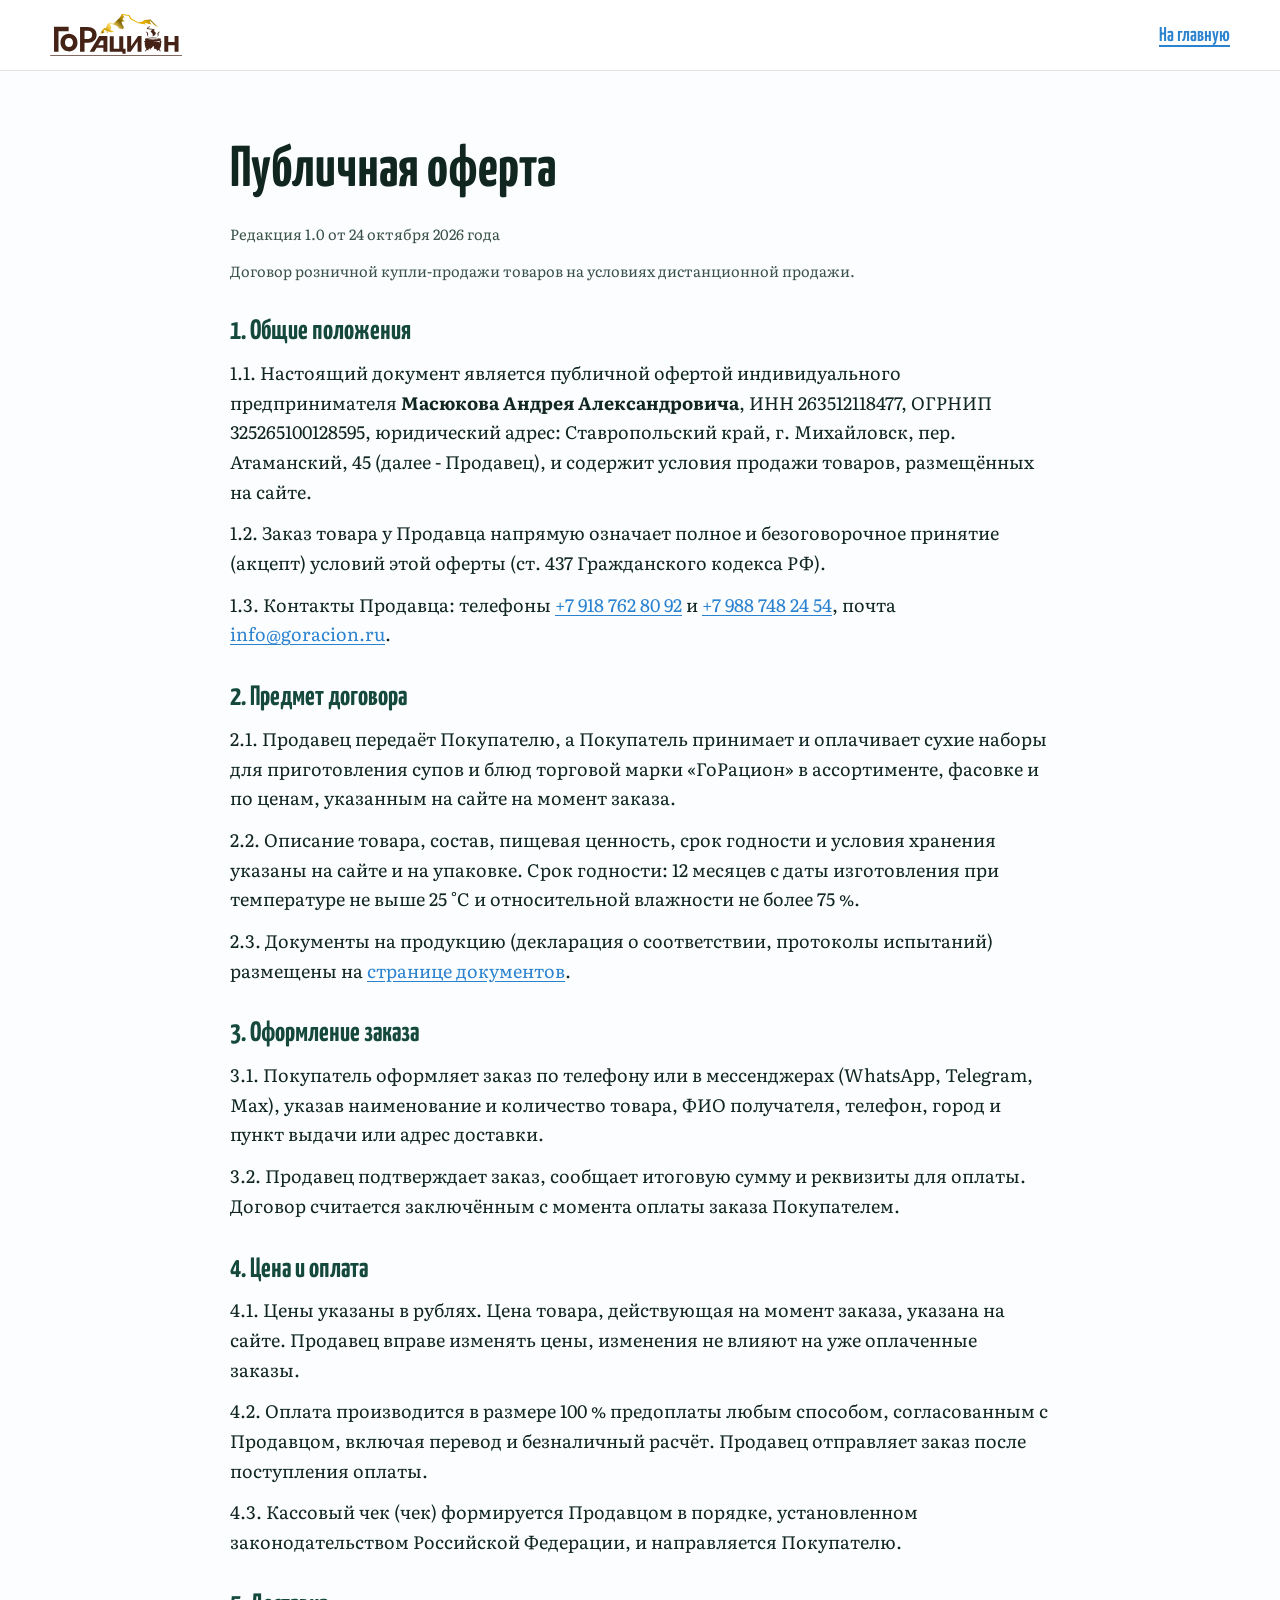
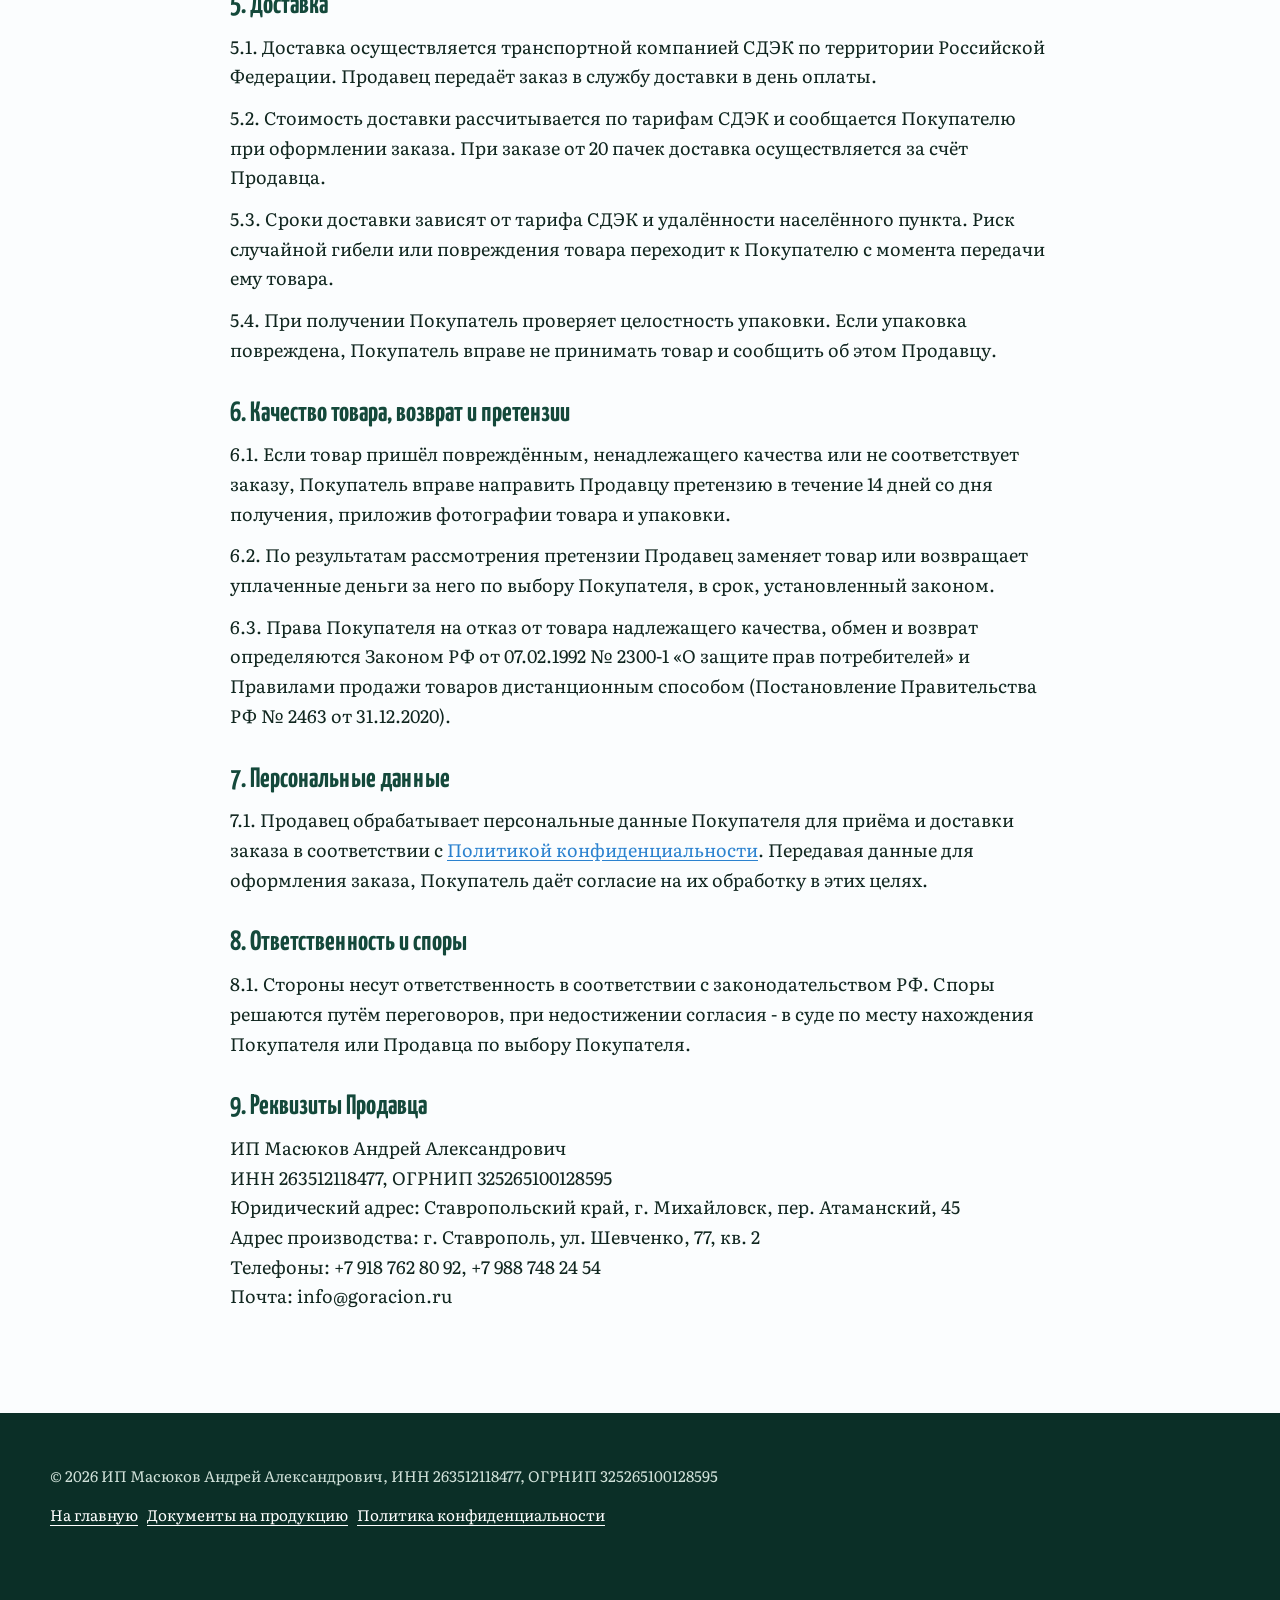
==== commit 28666840: "Почта info@goracion.ru" ====
--- a/assets/oferta/index.html
+++ b/assets/oferta/index.html
@@ -25,7 +25,7 @@
   <h2>1. Общие положения</h2>
   <p>1.1. Настоящий документ является публичной офертой индивидуального предпринимателя <b>Масюкова Андрея Александровича</b>, ИНН 263512118477, ОГРНИП 325265100128595, юридический адрес: Ставропольский край, г. Михайловск, пер. Атаманский, 45 (далее - Продавец), и содержит условия продажи товаров, размещённых на сайте.</p>
   <p>1.2. Заказ товара у Продавца напрямую означает полное и безоговорочное принятие (акцепт) условий этой оферты (ст. 437 Гражданского кодекса РФ).</p>
-  <p>1.3. Контакты Продавца: телефоны <a href="tel:+79187628092">+7 918 762 80 92</a> и <a href="tel:+79887482454">+7 988 748 24 54</a>, почта <a href="mailto:info.goracion@mail.ru">info.goracion@mail.ru</a>.</p>
+  <p>1.3. Контакты Продавца: телефоны <a href="tel:+79187628092">+7 918 762 80 92</a> и <a href="tel:+79887482454">+7 988 748 24 54</a>, почта <a href="mailto:info@goracion.ru">info@goracion.ru</a>.</p>
 
   <h2>2. Предмет договора</h2>
   <p>2.1. Продавец передаёт Покупателю, а Покупатель принимает и оплачивает сухие наборы для приготовления супов и блюд торговой марки «ГоРацион» в ассортименте, фасовке и по ценам, указанным на сайте на момент заказа.</p>
@@ -59,7 +59,7 @@
   <p>8.1. Стороны несут ответственность в соответствии с законодательством РФ. Споры решаются путём переговоров, при недостижении согласия - в суде по месту нахождения Покупателя или Продавца по выбору Покупателя.</p>
 
   <h2>9. Реквизиты Продавца</h2>
-  <p>ИП Масюков Андрей Александрович<br>ИНН 263512118477, ОГРНИП 325265100128595<br>Юридический адрес: Ставропольский край, г. Михайловск, пер. Атаманский, 45<br>Адрес производства: г. Ставрополь, ул. Шевченко, 77, кв. 2<br>Телефоны: +7 918 762 80 92, +7 988 748 24 54<br>Почта: info.goracion@mail.ru</p>
+  <p>ИП Масюков Андрей Александрович<br>ИНН 263512118477, ОГРНИП 325265100128595<br>Юридический адрес: Ставропольский край, г. Михайловск, пер. Атаманский, 45<br>Адрес производства: г. Ставрополь, ул. Шевченко, 77, кв. 2<br>Телефоны: +7 918 762 80 92, +7 988 748 24 54<br>Почта: info@goracion.ru</p>
 </main>
 
 <footer class="foot">
--- a/style.css
+++ b/style.css
@@ -404,3 +404,17 @@
 .ship-note{margin-top:24px;font-size:.95rem;color:var(--color-ink-soft)}
 .ship-note a{color:var(--color-sky-deep);text-underline-offset:3px}
 @media (max-width:900px){.ship-grid{grid-template-columns:minmax(0,1fr)}}
+
+/* выбор мессенджера для заказа */
+.order-menu{position:fixed;inset:0;z-index:210;background:rgba(7,22,18,.7);display:flex;align-items:center;justify-content:center;padding:16px}
+.order-menu[hidden]{display:none}
+.om-box{position:relative;background:var(--color-white);border-radius:22px;padding:26px 24px 22px;width:min(440px,100%);box-shadow:0 30px 70px -20px rgba(0,0,0,.6)}
+.om-box h3{font-size:2.2rem;color:var(--color-pine);padding-right:36px}
+.om-close{position:absolute;top:12px;right:12px;width:40px;height:40px;border:0;border-radius:50%;background:var(--color-mist);color:var(--color-ink);font-size:1.6rem;line-height:1;cursor:pointer}
+.om-what{font-weight:700;color:var(--color-ink);margin:4px 0 6px}
+.om-hint{font-size:.95rem;color:var(--color-ink-soft);margin-bottom:12px}
+.om-list{display:grid;grid-template-columns:1fr 1fr;gap:10px}
+.om-btn{display:flex;align-items:center;justify-content:center;min-height:50px;border-radius:14px;color:#fff;text-decoration:none;font-family:var(--font-display);font-weight:600;font-size:1.35rem;padding:.2em .6em}
+.om-wa{background:#1fa855}.om-tg{background:#229ed9}.om-max{background:#5b3df5}.om-vk{background:#0077ff}.om-tel{background:var(--color-pine)}.om-mail{background:var(--color-ink-soft)}
+.om-copied{margin-top:14px;font-size:.92rem;color:var(--color-ember-deep);font-weight:500}
+@media (max-width:420px){.om-list{grid-template-columns:1fr}}
